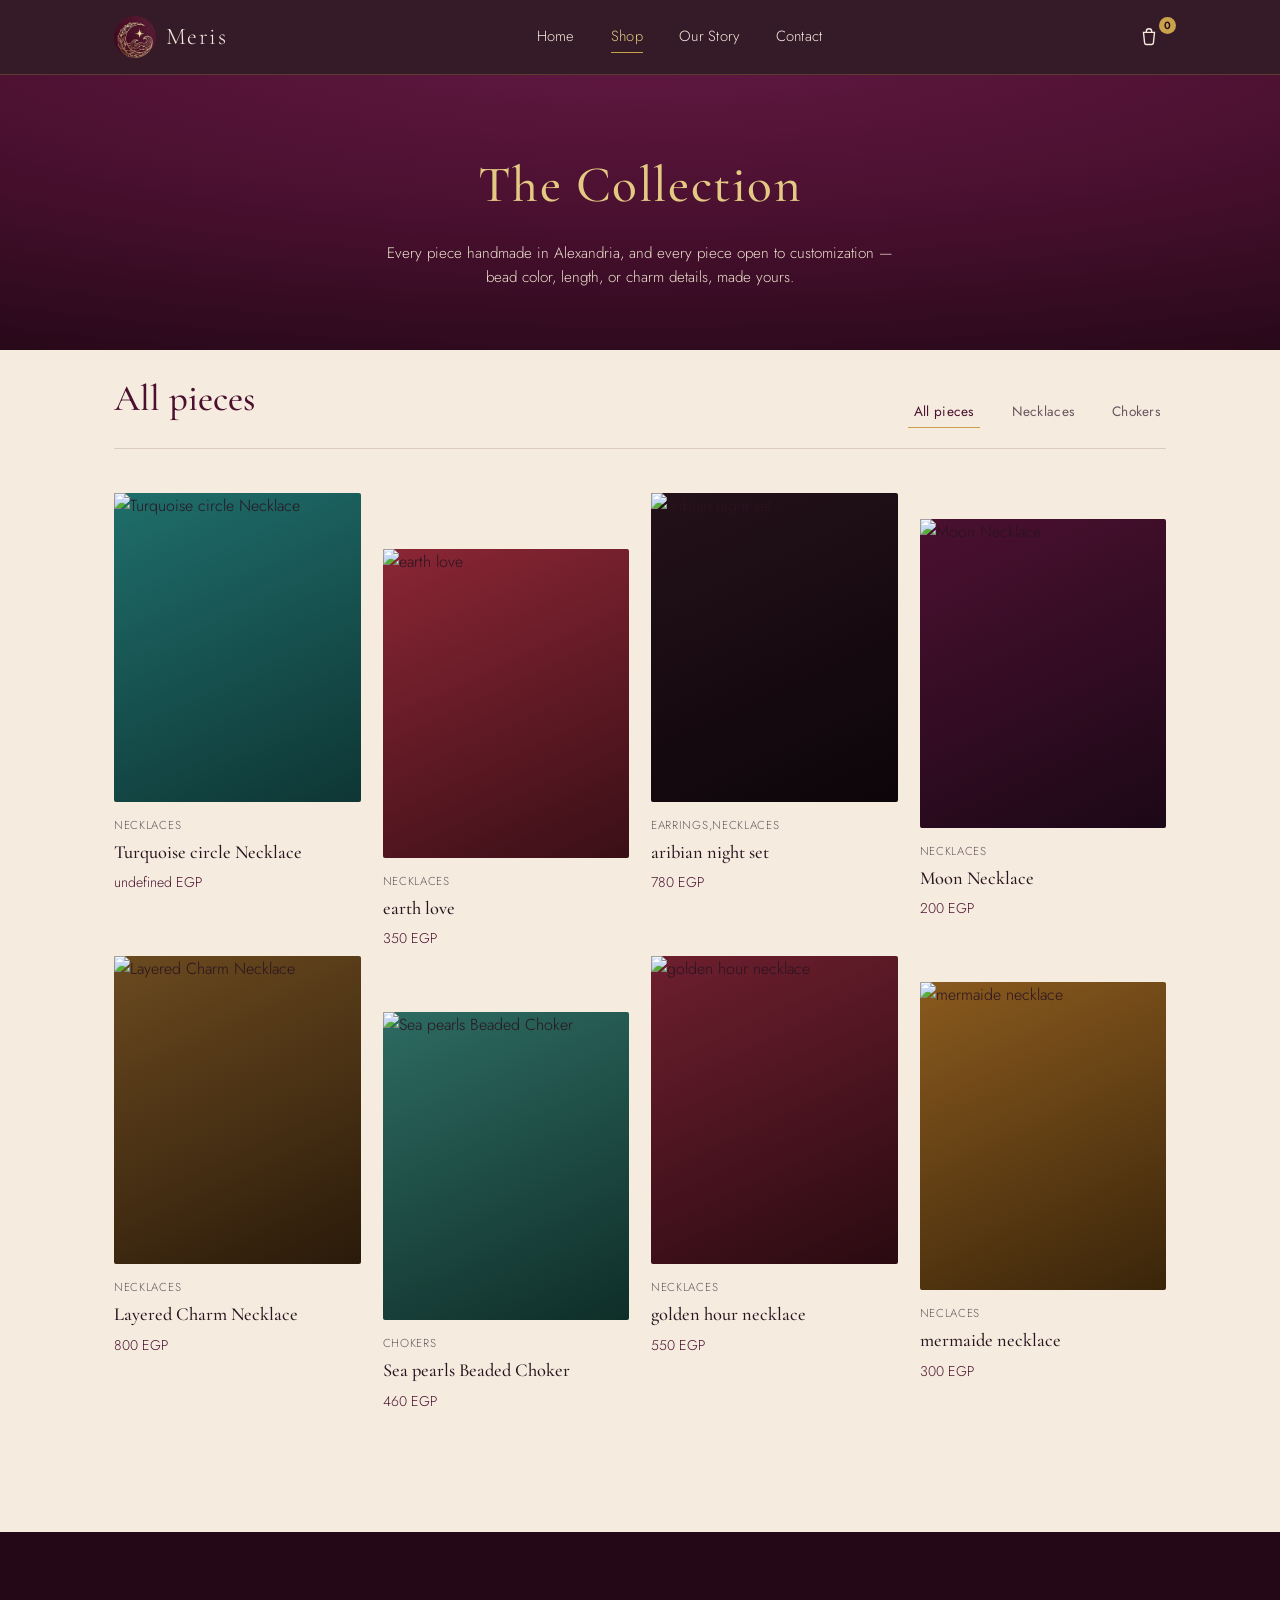
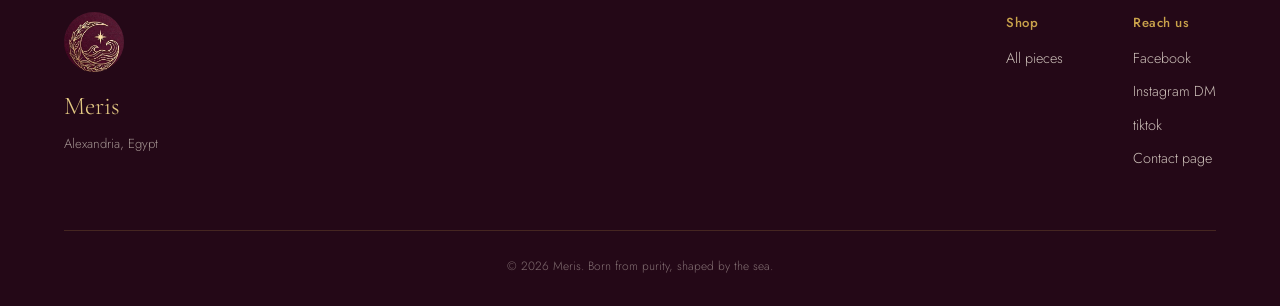
==== prp1.html @ 365433f2 "Add files via upload" ====
<!DOCTYPE html>
<html lang="en">
<head>
<meta charset="UTF-8">
<meta name="viewport" content="width=device-width, initial-scale=1.0">
<title>Shop — Meris</title>
<meta name="description" content="Browse the full Meris collection of handmade beaded necklaces, earrings, and chokers.">
<link rel="preconnect" href="https://fonts.googleapis.com">
<link rel="preconnect" href="https://fonts.gstatic.com" crossorigin>
<link href="https://fonts.googleapis.com/css2?family=Cormorant+Garamond:ital,wght@0,400;0,500;0,600;1,400&family=Jost:wght@300;400;500;600&display=swap" rel="stylesheet">
<link rel="stylesheet" href="prc1.css">
<link rel="stylesheet" href="prp1.css">
</head>
<body>

<header class="site-header" id="top">
  <div class="header-inner">
    <a href="pr.html" class="brand-mark" aria-label="Meris home">
      <img src="[data-uri]" alt="Meris" class="logo-img">
      <span class="brand-word">Meris</span>
    </a>
    <nav class="main-nav" id="main-nav" aria-label="Primary">
      <a href="pr.html">Home</a>
      <a href="prp1.html" class="is-current">Shop</a>
      <a href="prp2.html">Our Story</a>
      <a href="prp3.html">Contact</a>
    </nav>
    <div class="header-actions">
      <button class="cart-toggle" id="cart-toggle" aria-haspopup="dialog" aria-controls="cart-drawer" aria-label="Open cart">
        <svg viewBox="0 0 24 24" width="22" height="22" aria-hidden="true"><path d="M6 7h12l-1.2 11.4a2 2 0 0 1-2 1.8H9.2a2 2 0 0 1-2-1.8L6 7Z" fill="none" stroke="currentColor" stroke-width="1.5"/><path d="M9 7V6a3 3 0 0 1 6 0v1" fill="none" stroke="currentColor" stroke-width="1.5"/></svg>
        <span class="cart-count" id="cart-count">0</span>
      </button>
      <button class="nav-toggle" id="nav-toggle" aria-expanded="false" aria-controls="main-nav" aria-label="Open menu">
        <span></span><span></span><span></span>
      </button>
    </div>
  </div>
</header>

<section class="page-header">
  <h1>The Collection</h1>
  <p>Every piece handmade in Alexandria, and every piece open to customization — bead color, length, or charm details, made yours.</p>
</section>

<section class="shop" id="shop">
  <div class="shop-head">
    <h2>All pieces</h2>
    <div class="filter-tabs" id="filter-tabs" role="tablist" aria-label="Filter products by category">
      <button class="filter-tab is-active" data-filter="all" role="tab" aria-selected="true">All pieces</button>
      <button class="filter-tab" data-filter="necklaces" role="tab" aria-selected="false">Necklaces</button>
      <button class="filter-tab" data-filter="chokers" role="tab" aria-selected="false">Chokers</button>
    </div>
  </div>

  <div class="product-grid" id="product-grid">
    <!-- Product cards rendered by script.js -->
  </div>
</section>

<footer class="site-footer">
  <div class="footer-inner">
    <div class="footer-brand">
      <img src="[data-uri]" alt="Meris" class="logo-img">
      <p class="footer-word">Meris</p>
      <p class="footer-loc">Alexandria, Egypt</p>
    </div>
    <div class="footer-links">
      <div>
        <h3>Shop</h3>
        <a href="prp1.html">All pieces</a>
      </div>
      <div>
        <h3>Reach us</h3>
        <a href="https://www.facebook.com/share/1KNYKD4Wmh/" target="_blank" rel="noopener">Facebook</a>
        <a href="https://ig.me/m/meris.accessorries" target="_blank" rel="noopener">Instagram DM</a>
        <a href="https://www.tiktok.com/@meris.accessoires?_r=1&_t=ZS-99OZvnK6g6x" target="_blank" rel="noopener">tiktok</a>
        <a href="prp3.html">Contact page</a>
      </div>
    </div>
  </div>
  <p class="footer-fine">© <span id="year"></span> Meris. Born from purity, shaped by the sea.</p>
</footer>

<!-- ============ CART DRAWER ============ -->
<div class="cart-overlay" id="cart-overlay"></div>
<aside class="cart-drawer" id="cart-drawer" role="dialog" aria-modal="true" aria-label="Shopping cart">
  <div class="cart-head">
    <h2>Your bag</h2>
    <button class="cart-close" id="cart-close" aria-label="Close cart">×</button>
  </div>
  <div class="cart-items" id="cart-items">
    <p class="cart-empty" id="cart-empty">Your bag is empty — find something in the collection.</p>
  </div>
  <div class="cart-footer">
    <div class="cart-subtotal">
      <span>Subtotal</span>
      <span id="cart-subtotal">0 EGP</span>
    </div>
    <a href="#" class="btn btn-gold btn-block" id="checkout-btn">Send order</a>
    <p class="cart-note">This sends your order straight to us — we'll confirm sizing and shipping by email.</p>
    
  </div>

</aside>


<div class="pv-overlay" id="pv-overlay"></div>
<div class="pv-modal" id="pv-modal" role="dialog" aria-modal="true" aria-label="Product details">
  <button class="pv-close" id="pv-close" aria-label="Close">×</button>
  <div class="pv-photo" id="pv-photo"></div>
  <div class="pv-info">
    <p class="pv-cat" id="pv-cat"></p>
    <h3 id="pv-name"></h3>
    <p class="pv-price" id="pv-price"></p>
    <p class="pv-desc" id="pv-desc"></p>
    <button class="btn btn-gold btn-block" id="pv-add">Add to bag</button>
  </div>
</div>

<script src="pr.js"></script>
</body>
</html>
---- prc1.css ----
/* ===================================================================
   MERIS — base.css
   Shared across every page: design tokens, reset, header, footer,
   cart drawer, quick-view modal, product card styles, and the
   internal page banner used by shop/story/custom/contact.
   =================================================================== */
:root{
  --wine:        #4B1030;
  --wine-deep:   #240817;
  --wine-soft:   #641A44;
  --gold:        #C9A24B;
  --gold-soft:   #E4C983;
  --ivory:       #F5ECDF;
  --ivory-dim:   #EADFCC;
  --ink:         #2A1420;
  --ink-soft:    #6B5560;

  --display: "Cormorant Garamond", serif;
  --body: "Jost", sans-serif;

  --max: 1180px;
  --edge: clamp(20px, 5vw, 64px);

  --ease: cubic-bezier(.22,.61,.36,1);
}

*,*::before,*::after{ box-sizing:border-box; }
html{ scroll-behavior:smooth; }
@media (prefers-reduced-motion: reduce){
  html{ scroll-behavior:auto; }
  *,*::before,*::after{ animation-duration:.001ms !important; transition-duration:.001ms !important; }
}

body{
  margin:0;
  background:var(--ivory);
  color:var(--ink);
  font-family:var(--body);
  font-weight:300;
  line-height:1.6;
  -webkit-font-smoothing:antialiased;
}

h1,h2,h3{ font-family:var(--display); font-weight:500; margin:0; color:inherit; }
p{ margin:0; }
a{ color:inherit; text-decoration:none; }
img{ max-width:100%; display:block; }
button{ font-family:inherit; background:none; border:none; cursor:pointer; color:inherit; }

:focus-visible{ outline:2px solid var(--gold); outline-offset:3px; }

/* ===================================================================
   BUTTONS
   =================================================================== */
.btn{
  display:inline-flex;
  align-items:center;
  justify-content:center;
  padding:14px 34px;
  font-family:var(--body);
  font-size:.95rem;
  letter-spacing:.03em;
  border-radius:2px;
  transition:background .25s var(--ease), color .25s var(--ease), border-color .25s var(--ease);
  cursor:pointer;
}
.btn-gold{ background:var(--gold); color:var(--wine-deep); border:1px solid var(--gold); }
.btn-gold:hover{ background:var(--gold-soft); border-color:var(--gold-soft); }
.btn-outline{ background:transparent; color:var(--ivory); border:1px solid var(--gold); }
.btn-outline:hover{ background:var(--gold); color:var(--wine-deep); }
.btn-block{ width:100%; }

/* ===================================================================
   HEADER
   =================================================================== */
.site-header{
  position:sticky; top:0; z-index:40;
  background:rgba(36,8,23,.92);
  backdrop-filter:blur(6px);
  border-bottom:1px solid rgba(201,162,75,.25);
}
.header-inner{
  max-width:var(--max); margin:0 auto; padding:0 var(--edge);
  height:74px; display:flex; align-items:center; justify-content:space-between;
  color:var(--ivory);
}
.brand-mark{ display:flex; align-items:center; gap:10px; color:var(--gold); }
.logo-img{ height:42px; width:42px; border-radius:50%; object-fit:cover; display:block; }
.brand-word{ font-family:var(--display); font-size:1.5rem; letter-spacing:.06em; color:var(--ivory); }

.main-nav{ display:flex; gap:36px; }
.main-nav a{ font-size:.92rem; letter-spacing:.02em; color:var(--ivory); position:relative; padding:4px 0; }
.main-nav a::after{
  content:""; position:absolute; left:0; bottom:0; width:0; height:1px; background:var(--gold);
  transition:width .3s var(--ease);
}
.main-nav a:hover::after{ width:100%; }
.main-nav a.is-current{ color:var(--gold-soft); }
.main-nav a.is-current::after{ width:100%; }

.header-actions{ display:flex; align-items:center; gap:20px; }
.cart-toggle{ position:relative; color:var(--ivory); display:flex; }
.cart-count{
  position:absolute; top:-8px; right:-10px;
  background:var(--gold); color:var(--wine-deep);
  font-size:.65rem; font-weight:600; border-radius:50%;
  width:17px; height:17px; display:flex; align-items:center; justify-content:center;
}
.nav-toggle{ display:none; flex-direction:column; gap:5px; width:24px; }
.nav-toggle span{ height:1.5px; background:var(--ivory); width:100%; transition:transform .25s, opacity .25s; }

@media (max-width: 860px){
  .main-nav{
    position:absolute; top:74px; left:0; right:0;
    background:var(--wine-deep);
    flex-direction:column; gap:0;
    max-height:0; overflow:hidden;
    transition:max-height .35s var(--ease);
  }
  .main-nav.is-open{ max-height:320px; }
  .main-nav a{ padding:16px var(--edge); border-top:1px solid rgba(201,162,75,.15); }
  .nav-toggle{ display:flex; }
}

/* ===================================================================
   INTERNAL PAGE HEADER (shop / story / custom / contact)
   =================================================================== */
.page-header{
  background:radial-gradient(120% 140% at 50% -20%, var(--wine-soft) 0%, var(--wine) 50%, var(--wine-deep) 100%);
  color:var(--ivory);
  text-align:center;
  padding:70px var(--edge) 60px;
}
.page-header h1{
  font-size:clamp(2.4rem, 5vw, 3.2rem);
  color:var(--gold-soft);
  letter-spacing:.03em;
  margin-bottom:14px;
}
.page-header p{
  max-width:520px; margin:0 auto;
  font-size:.95rem; color:var(--ivory-dim);
}

/* ===================================================================
   PRODUCT GRID + CARD
   Shared by the homepage "featured" teaser and the full shop grid.
   =================================================================== */
.product-grid{
  display:grid;
  grid-template-columns:repeat(4, 1fr);
  gap:6px 22px;
}
@media (max-width:980px){ .product-grid{ grid-template-columns:repeat(2,1fr); } }
@media (max-width:560px){ .product-grid{ grid-template-columns:1fr; } }

.product-card{ cursor:pointer; }
.product-card:nth-child(4n+2){ margin-top:56px; }
.product-card:nth-child(4n+4){ margin-top:26px; }
@media (max-width:980px){ .product-card:nth-child(4n+2), .product-card:nth-child(4n+4){ margin-top:0; } }

.product-photo{
  position:relative;
  aspect-ratio:4/5;
  border-radius:2px;
  overflow:hidden;
  background:linear-gradient(155deg, var(--ph-a, #641A44), var(--ph-b, #240817));
  margin-bottom:14px;
}
.product-photo img{ width:100%; height:100%; object-fit:cover; }
.product-photo .ph-mark{
  position:absolute; inset:0; display:flex; align-items:center; justify-content:center;
  color:rgba(228,201,131,.35); font-family:var(--display); font-size:2.6rem; letter-spacing:.1em;
}
.product-quick{
  position:absolute; right:10px; bottom:10px;
  width:38px; height:38px; border-radius:50%;
  background:rgba(245,236,224,.92); color:var(--wine);
  display:flex; align-items:center; justify-content:center;
  font-size:1.3rem; line-height:1;
  opacity:0; transform:translateY(6px);
  transition:opacity .25s var(--ease), transform .25s var(--ease);
}
.product-card:hover .product-quick,
.product-card:focus-within .product-quick{ opacity:1; transform:translateY(0); }

.product-cat{ font-size:.72rem; letter-spacing:.06em; color:var(--ink-soft); text-transform:uppercase; margin-bottom:4px; }
.product-name{ font-family:var(--display); font-size:1.15rem; color:var(--ink); margin-bottom:4px; }
.product-price{ font-size:.88rem; color:var(--wine); }

.product-card.is-hidden{ display:none; }

/* ===================================================================
   CUSTOM ORDERS CTA BANNER (used on Home and Our Story)
   =================================================================== */
.custom{
  background:var(--ivory-dim);
  border-top:1px solid rgba(75,16,48,.12);
  border-bottom:1px solid rgba(75,16,48,.12);
}
.custom-inner{
  max-width:600px; margin:0 auto; text-align:center;
  padding:100px var(--edge);
}
.custom h2{ font-size:clamp(1.8rem,3vw,2.3rem); color:var(--wine); margin-bottom:20px; }
.custom p{ color:var(--ink-soft); margin-bottom:34px; font-size:.98rem; }
.custom .btn-outline{ color:var(--wine); border-color:var(--wine); }
.custom .btn-outline:hover{ background:var(--wine); color:var(--ivory); }

/* ===================================================================
   FOOTER
   =================================================================== */
.site-footer{ background:var(--wine-deep); color:var(--ivory); padding:80px var(--edge) 30px; }
.footer-inner{
  max-width:var(--max); margin:0 auto;
  display:flex; justify-content:space-between; flex-wrap:wrap; gap:50px;
  padding-bottom:50px; border-bottom:1px solid rgba(201,162,75,.2);
}
.footer-brand .logo-img{ width:60px; height:60px; border-radius:50%; object-fit:cover; margin-bottom:14px; }
.footer-word{ font-family:var(--display); font-size:1.6rem; color:var(--gold-soft); }
.footer-loc{ font-size:.82rem; color:rgba(245,236,224,.6); margin-top:6px; }
.footer-links{ display:flex; gap:70px; }
.footer-links h3{ font-family:var(--body); font-weight:500; font-size:.82rem; letter-spacing:.04em; color:var(--gold); margin-bottom:14px; }
.footer-links a{ display:block; font-size:.9rem; color:rgba(245,236,224,.8); margin-bottom:10px; }
.footer-links a:hover{ color:var(--gold-soft); }
.footer-fine{ max-width:var(--max); margin:26px auto 0; font-size:.75rem; color:rgba(245,236,224,.45); text-align:center; }

/* ===================================================================
   CART DRAWER
   =================================================================== */
.cart-overlay, .pv-overlay{
  position:fixed; inset:0; background:rgba(36,8,23,.55);
  opacity:0; pointer-events:none; transition:opacity .3s var(--ease);
  z-index:60;
}
.cart-overlay.is-open, .pv-overlay.is-open{ opacity:1; pointer-events:auto; }

.cart-drawer{
  position:fixed; top:0; right:0; height:100%;
  width:min(420px, 92vw);
  background:var(--wine-deep); color:var(--ivory);
  transform:translateX(100%);
  transition:transform .35s var(--ease);
  z-index:61;
  display:flex; flex-direction:column;
}
.cart-drawer.is-open{ transform:translateX(0); }
.cart-head{
  display:flex; align-items:center; justify-content:space-between;
  padding:26px 26px 20px; border-bottom:1px solid rgba(201,162,75,.2);
}
.cart-head h2{ font-size:1.4rem; color:var(--gold-soft); }
.cart-close{ font-size:1.6rem; color:var(--ivory); line-height:1; }
.cart-items{ flex:1; overflow-y:auto; padding:20px 26px; }
.cart-empty{ color:rgba(245,236,224,.6); font-size:.9rem; margin-top:20px; }

.cart-line{ display:flex; gap:14px; padding:16px 0; border-bottom:1px solid rgba(201,162,75,.12); }
.cart-line-photo{
  width:64px; height:76px; border-radius:2px; flex-shrink:0;
  background:linear-gradient(155deg, var(--ph-a, #641A44), var(--ph-b, #240817));
}
.cart-line-info{ flex:1; }
.cart-line-name{ font-family:var(--display); font-size:1.02rem; color:var(--ivory); }
.cart-line-price{ font-size:.82rem; color:rgba(245,236,224,.6); margin-top:2px; }
.cart-line-qty{ display:flex; align-items:center; gap:10px; margin-top:10px; }
.qty-btn{
  width:22px; height:22px; border:1px solid rgba(201,162,75,.4); border-radius:50%;
  display:flex; align-items:center; justify-content:center; font-size:.85rem; color:var(--gold-soft);
}
.cart-line-remove{ font-size:.75rem; color:rgba(245,236,224,.45); margin-top:8px; letter-spacing:.02em; }
.cart-line-remove:hover{ color:var(--gold-soft); }

.cart-footer{ padding:22px 26px 30px; border-top:1px solid rgba(201,162,75,.2); }
.cart-subtotal{
  display:flex; justify-content:space-between; font-size:1rem;
  margin-bottom:18px; color:var(--gold-soft);
  font-family:var(--display);
}
.cart-note{ font-size:.72rem; color:rgba(245,236,224,.45); margin-top:12px; text-align:center; }

/* ===================================================================
   PRODUCT QUICK VIEW MODAL
   =================================================================== */
.pv-modal{
  position:fixed; top:50%; left:50%;
  transform:translate(-50%,-50%) scale(.96);
  width:min(760px, 92vw); max-height:88vh; overflow:auto;
  background:var(--ivory); border-radius:2px;
  display:grid; grid-template-columns:1fr 1fr;
  opacity:0; pointer-events:none;
  transition:opacity .3s var(--ease), transform .3s var(--ease);
  z-index:62;
}
.pv-modal.is-open{ opacity:1; pointer-events:auto; transform:translate(-50%,-50%) scale(1); }
.pv-photo{
  aspect-ratio:4/5;
  background:linear-gradient(155deg, var(--ph-a, #641A44), var(--ph-b, #240817));
}
.pv-info{ padding:44px 38px; display:flex; flex-direction:column; }
.pv-cat{ font-size:.72rem; letter-spacing:.06em; text-transform:uppercase; color:var(--ink-soft); margin-bottom:10px; }
.pv-info h3{ font-size:1.7rem; color:var(--wine); margin-bottom:10px; }
.pv-price{ font-size:1.05rem; color:var(--gold); margin-bottom:18px; font-family:var(--display); }
.pv-desc{ font-size:.92rem; color:var(--ink-soft); margin-bottom:30px; line-height:1.7; }
.pv-close{ position:absolute; top:16px; right:20px; font-size:1.6rem; color:var(--ink); }
@media (max-width:640px){ .pv-modal{ grid-template-columns:1fr; } .pv-photo{ aspect-ratio:16/10; } }
---- prp1.css ----
/* ===================================================================
   MERIS — shop.css
   Page-specific styles for shop.html only.
   Product grid/card styles themselves live in base.css since the
   homepage's featured teaser reuses them.
   =================================================================== */
.shop{ max-width:var(--max); margin:0 auto; padding:20px var(--edge) 120px; }
.shop-head{
  display:flex; align-items:flex-end; justify-content:space-between; flex-wrap:wrap; gap:20px;
  margin-bottom:44px; padding-bottom:20px; border-bottom:1px solid rgba(75,16,48,.15);
}
.shop-head h2{ font-size:clamp(1.8rem,3vw,2.3rem); color:var(--wine); }
.filter-tabs{ display:flex; gap:26px; }
.filter-tab{
  font-size:.85rem; letter-spacing:.02em; color:var(--ink-soft);
  padding-bottom:6px; border-bottom:1px solid transparent;
  transition:color .2s, border-color .2s;
}
.filter-tab:hover{ color:var(--wine); }
.filter-tab.is-active{ color:var(--wine); border-color:var(--gold); }
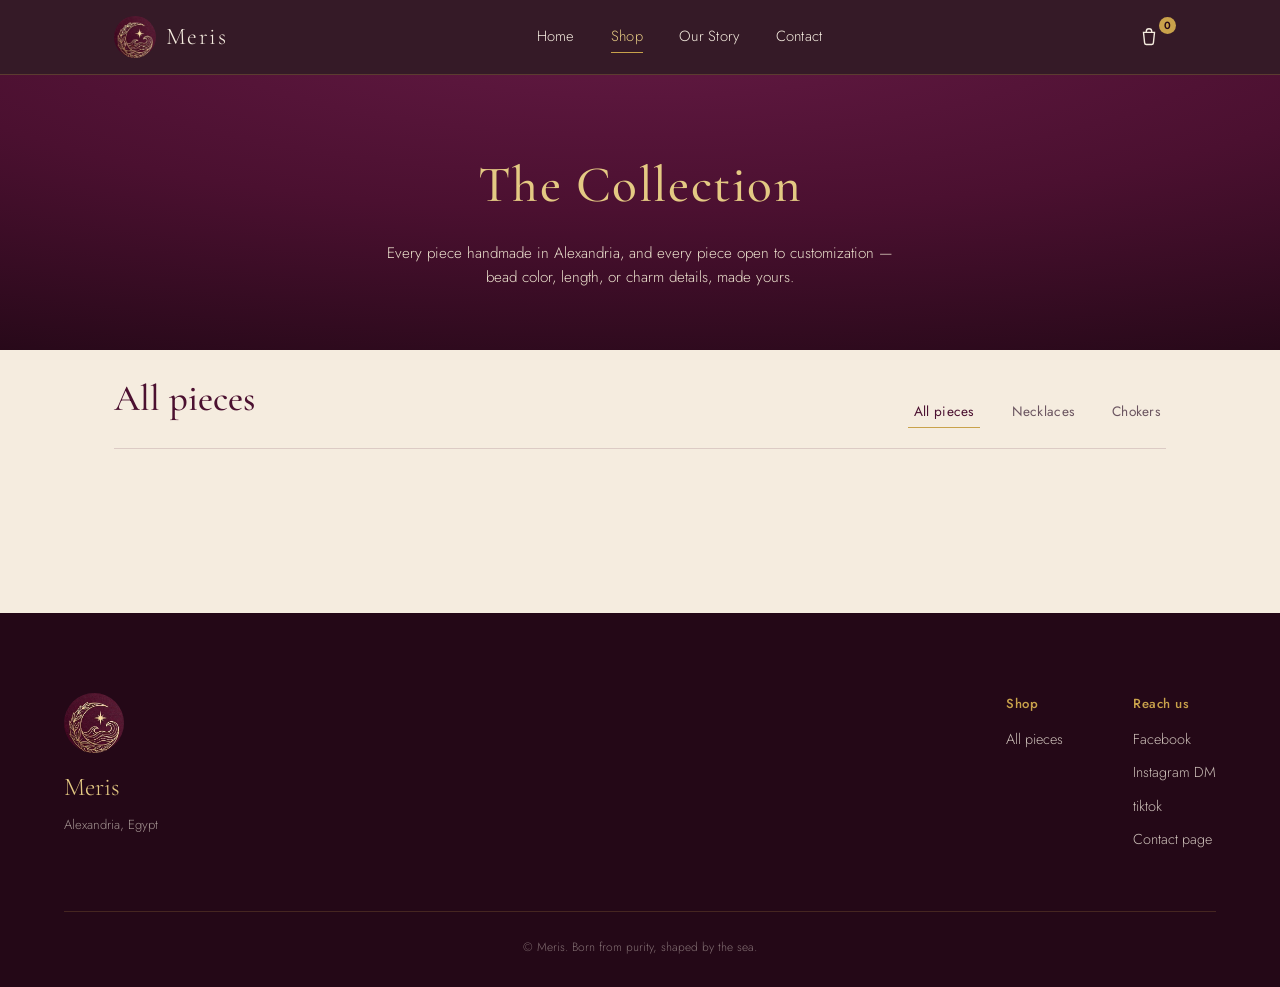
==== commit 2e8c4463: "Update prp1.html" ====
--- a/prp1.html
+++ b/prp1.html
@@ -15,12 +15,12 @@
 
 <header class="site-header" id="top">
   <div class="header-inner">
-    <a href="pr.html" class="brand-mark" aria-label="Meris home">
+    <a href="index.html" class="brand-mark" aria-label="Meris home">
       <img src="[data-uri]" alt="Meris" class="logo-img">
       <span class="brand-word">Meris</span>
     </a>
     <nav class="main-nav" id="main-nav" aria-label="Primary">
-      <a href="pr.html">Home</a>
+      <a href="index.html">Home</a>
       <a href="prp1.html" class="is-current">Shop</a>
       <a href="prp2.html">Our Story</a>
       <a href="prp3.html">Contact</a>
@@ -119,4 +119,4 @@
 
 <script src="pr.js"></script>
 </body>
-</html>+</html>
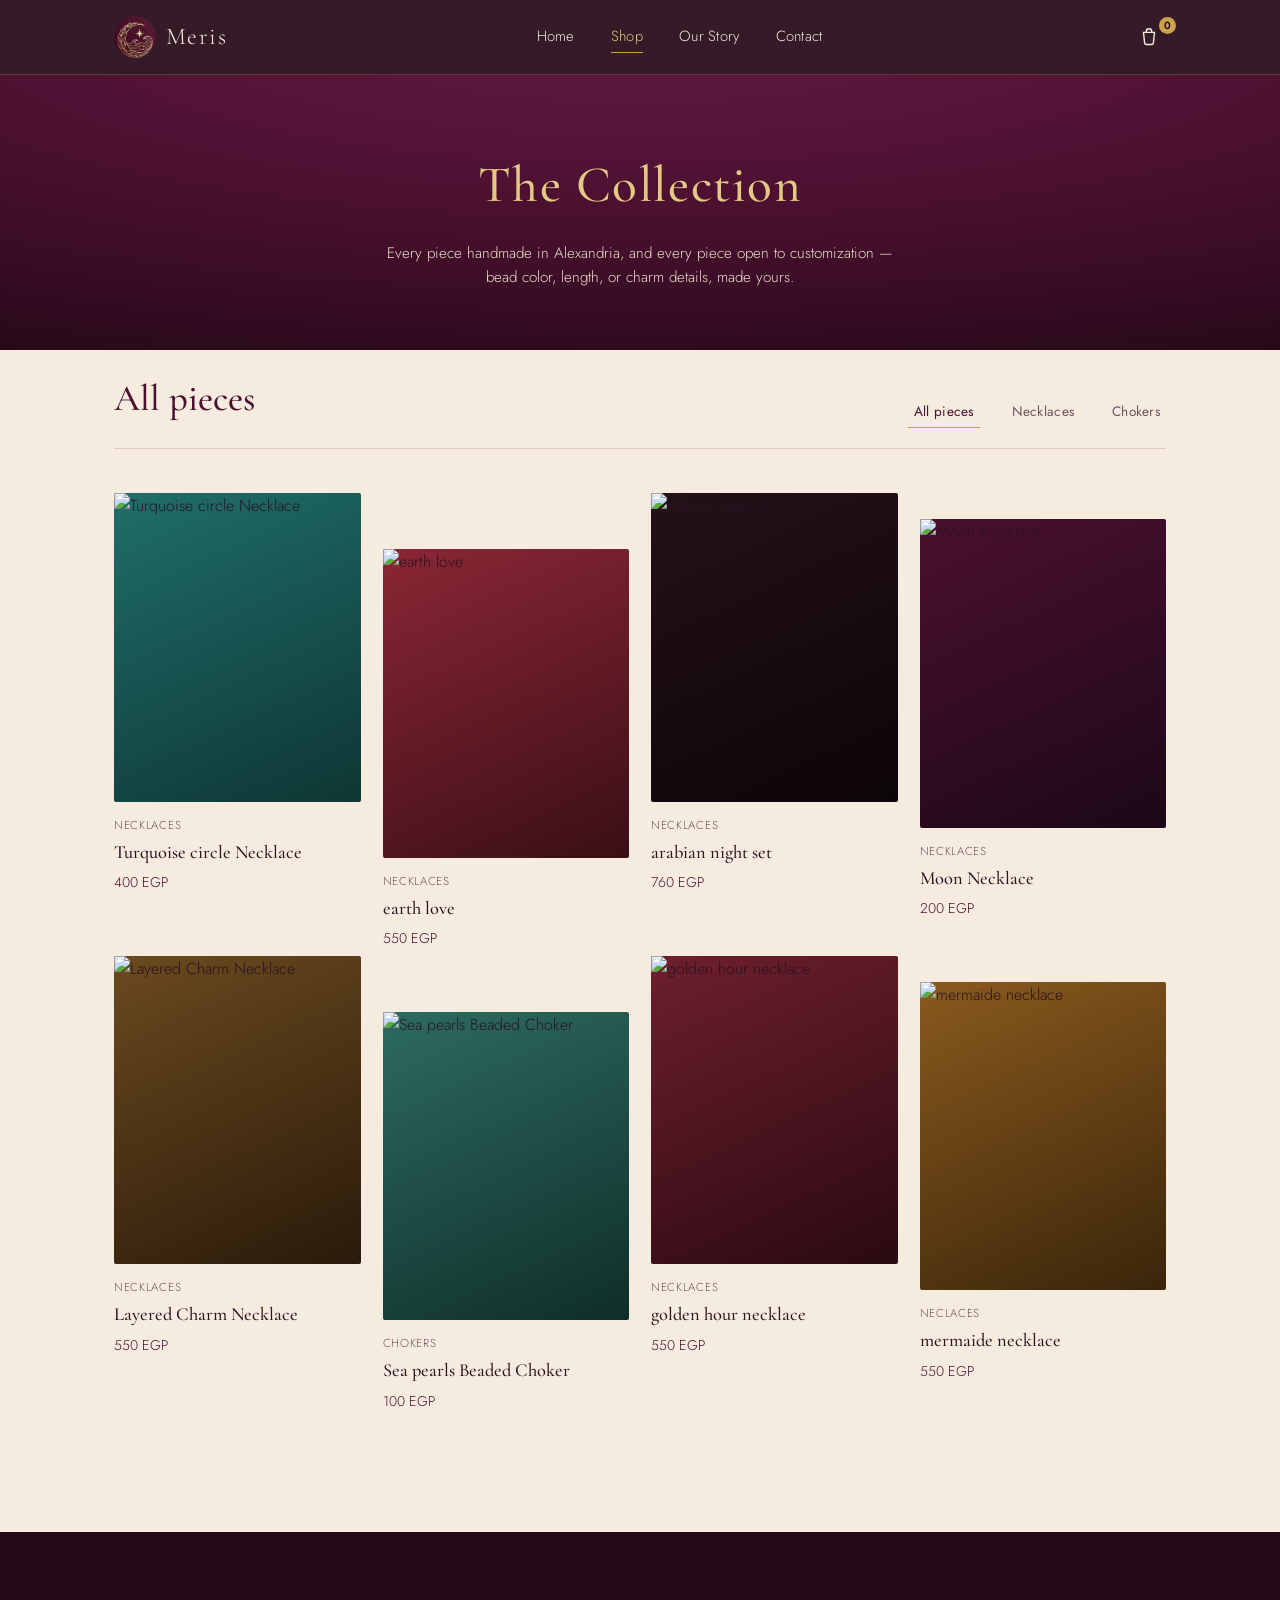
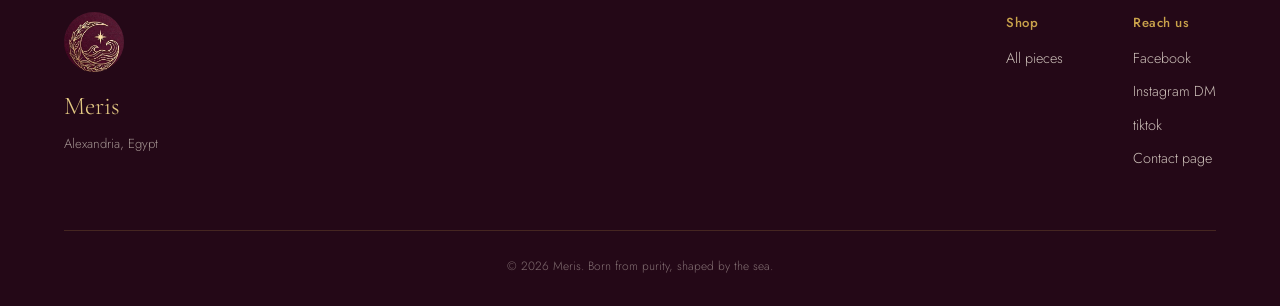
==== commit 501335f6: "Update prp1.html" ====
--- a/prp1.html
+++ b/prp1.html
@@ -15,12 +15,12 @@
 
 <header class="site-header" id="top">
   <div class="header-inner">
-    <a href="index.html" class="brand-mark" aria-label="Meris home">
+    <a href="index-pr.html" class="brand-mark" aria-label="Meris home">
       <img src="[data-uri]" alt="Meris" class="logo-img">
       <span class="brand-word">Meris</span>
     </a>
     <nav class="main-nav" id="main-nav" aria-label="Primary">
-      <a href="index.html">Home</a>
+      <a href="index-pr.html">Home</a>
       <a href="prp1.html" class="is-current">Shop</a>
       <a href="prp2.html">Our Story</a>
       <a href="prp3.html">Contact</a>
@@ -96,7 +96,7 @@
       <span>Subtotal</span>
       <span id="cart-subtotal">0 EGP</span>
     </div>
-    <a href="#" class="btn btn-gold btn-block" id="checkout-btn">Send order</a>
+    <a href="prcheckout.html" class="btn btn-gold btn-block" id="checkout-btn">Send order</a>
     <p class="cart-note">This sends your order straight to us — we'll confirm sizing and shipping by email.</p>
     
   </div>
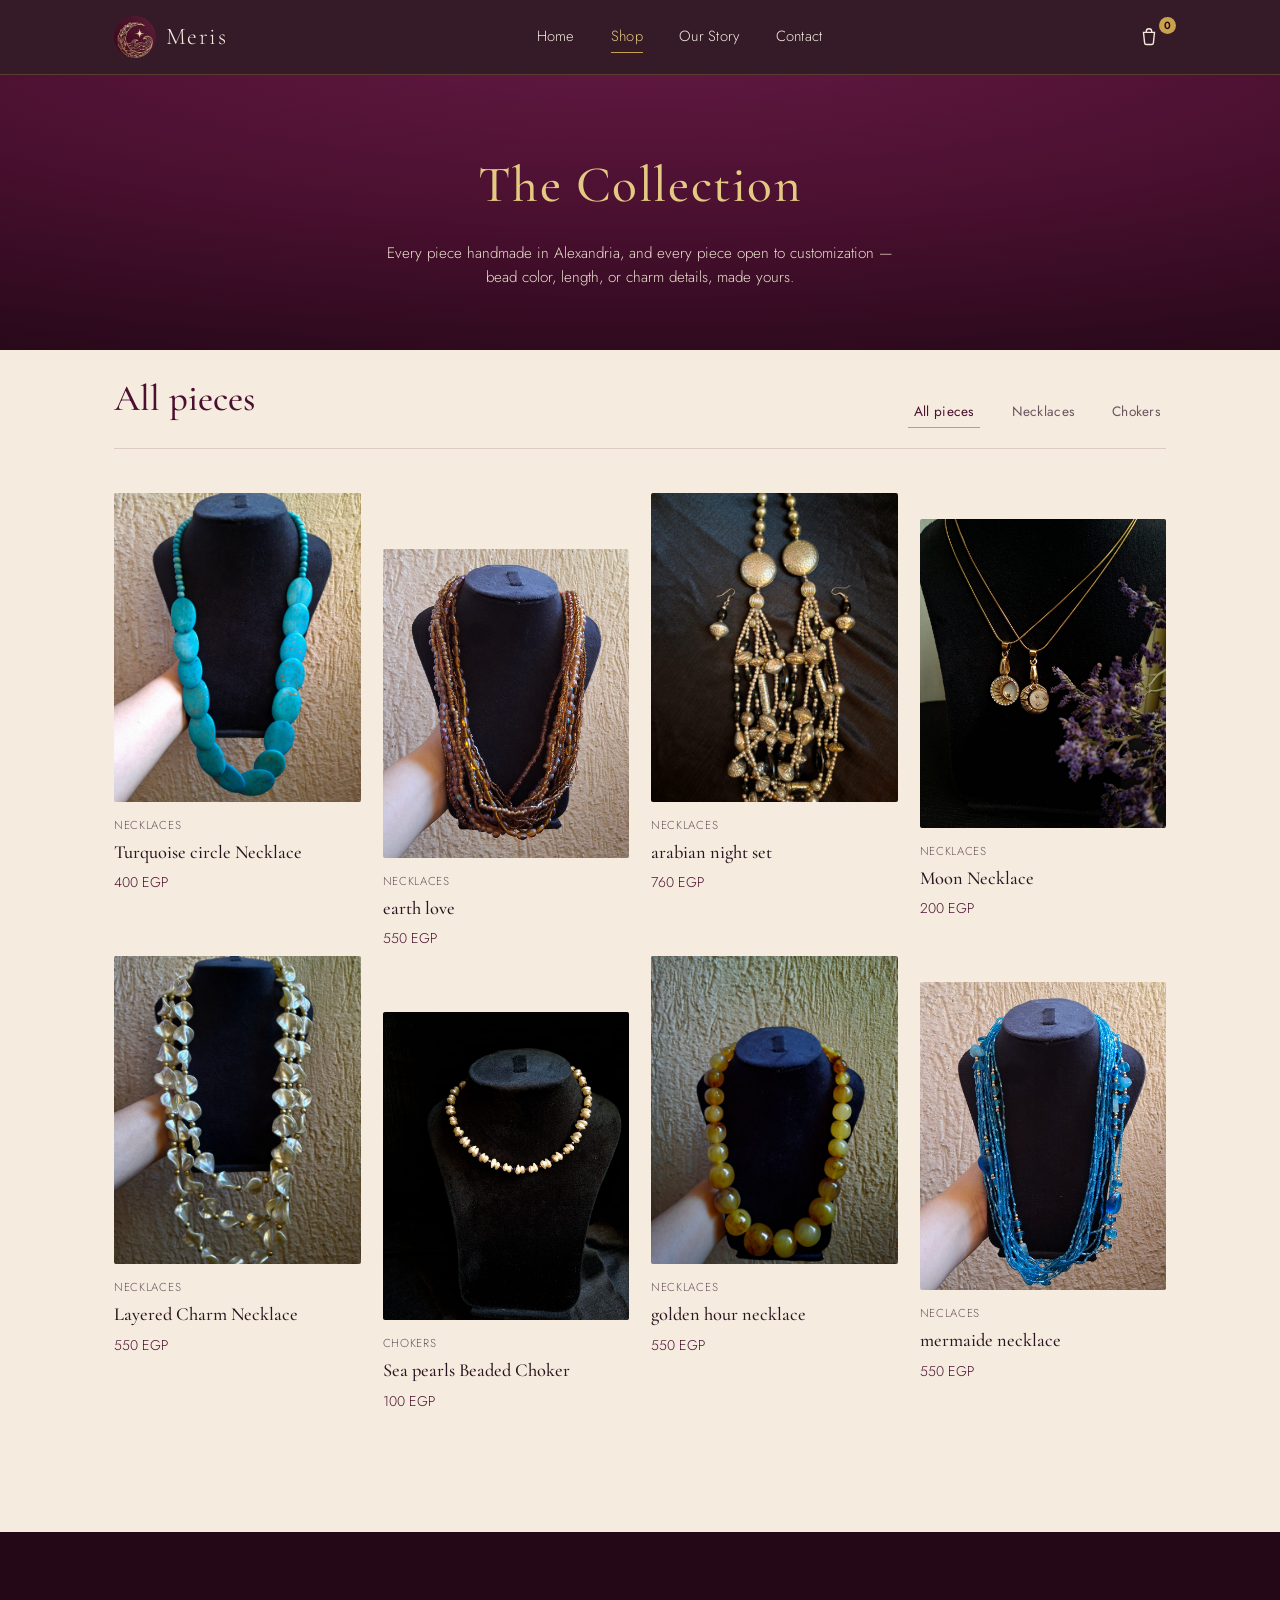
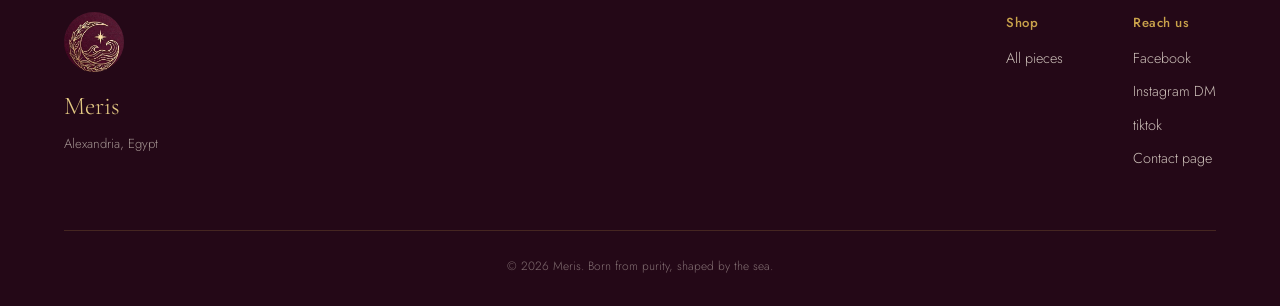
==== commit 688f403d: "Update prp1.html" ====
--- a/prp1.html
+++ b/prp1.html
@@ -15,12 +15,12 @@
 
 <header class="site-header" id="top">
   <div class="header-inner">
-    <a href="index-pr.html" class="brand-mark" aria-label="Meris home">
+    <a href="index.html" class="brand-mark" aria-label="Meris home">
       <img src="[data-uri]" alt="Meris" class="logo-img">
       <span class="brand-word">Meris</span>
     </a>
     <nav class="main-nav" id="main-nav" aria-label="Primary">
-      <a href="index-pr.html">Home</a>
+      <a href="index.html">Home</a>
       <a href="prp1.html" class="is-current">Shop</a>
       <a href="prp2.html">Our Story</a>
       <a href="prp3.html">Contact</a>
